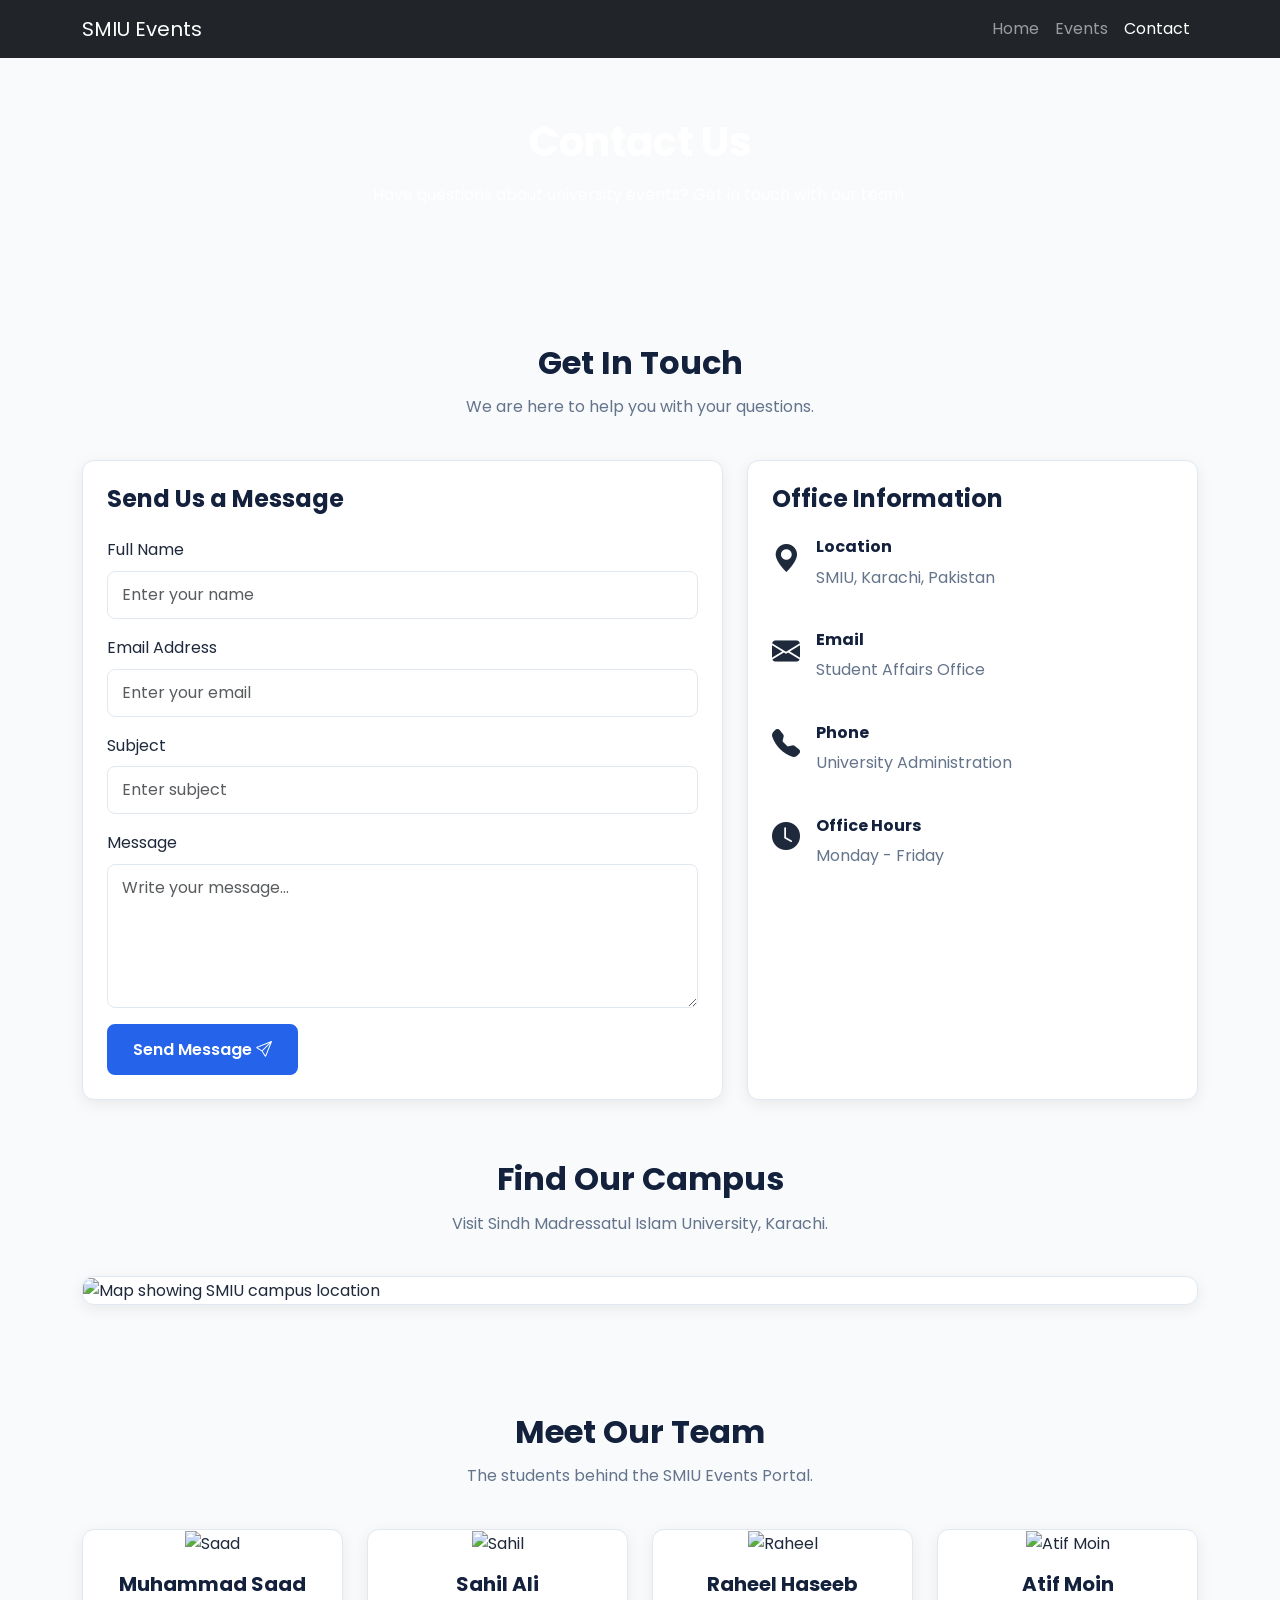
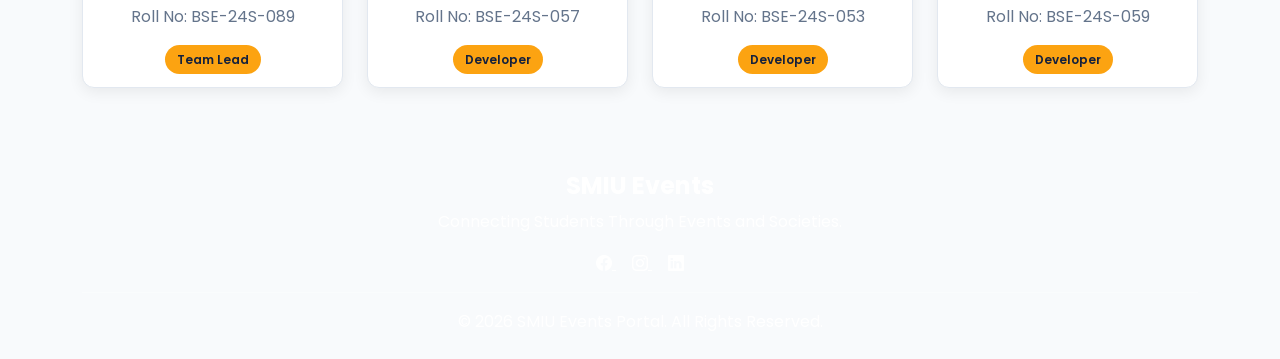
==== contact.html @ 468a7034 "Add contact hero section" ====
<!DOCTYPE html>
<html lang="en">
<head>
    <meta charset="UTF-8">
    <meta name="viewport" content="width=device-width, initial-scale=1.0">

    <title>Contact Us | SMIU Events Portal</title>

    <!-- Bootstrap CSS -->
    <link href="https://cdn.jsdelivr.net/npm/bootstrap@5.3.3/dist/css/bootstrap.min.css" rel="stylesheet">

    <!-- Bootstrap Icons -->
    <link rel="stylesheet" href="https://cdn.jsdelivr.net/npm/bootstrap-icons@1.11.3/font/bootstrap-icons.min.css">

    <!-- Main CSS -->
    <link rel="stylesheet" href="css/style.css">

    <!-- Contact CSS -->
    <link rel="stylesheet" href="css/contact.css">
</head>

<body>
 <nav class="navbar navbar-expand-lg navbar-dark bg-dark">
    <div class="container">
        <a class="navbar-brand" href="index.html">SMIU Events</a>

        <button class="navbar-toggler" type="button"
            data-bs-toggle="collapse"
            data-bs-target="#navbarNav">
            <span class="navbar-toggler-icon"></span>
        </button>

        <div class="collapse navbar-collapse" id="navbarNav">
            <ul class="navbar-nav ms-auto">
                <li class="nav-item">
                    <a class="nav-link" href="index.html">Home</a>
                </li>
                <li class="nav-item">
                    <a class="nav-link" href="events.html">Events</a>
                </li>
                <li class="nav-item">
                    <a class="nav-link active" href="contact.html">Contact</a>
                </li>
            </ul>
        </div>
    </div>
</nav>

 <!-- CONTACT HERO -->
<section class="section-padding text-center contact-hero">

    <div class="container">
        <h1 class="text-white fw-bold">Contact Us</h1>

        <p class="text-white mt-3">
            Have questions about university events?
            Get in touch with our team.
        </p>
    </div>

</section>
<!-- CONTACT FORM AND OFFICE DETAILS -->
<section class="section-padding">

    <div class="container">

        <div class="section-heading">
            <h2>Get In Touch</h2>
            <p>We are here to help you with your questions.</p>
        </div>

        <div class="row g-4">

            <!-- CONTACT FORM -->
<div class="col-lg-7">

    <div class="theme-card p-4 h-100">

        <h4 class="mb-4">Send Us a Message</h4>

        <form>

            <div class="mb-3">
                <label for="name" class="form-label">Full Name</label>
                <input type="text" id="name" class="form-control"
                    placeholder="Enter your name" required>
            </div>

            <div class="mb-3">
                <label for="email" class="form-label">Email Address</label>
                <input type="email" id="email" class="form-control"
                    placeholder="Enter your email" required>
            </div>

            <div class="mb-3">
                <label for="subject" class="form-label">Subject</label>
                <input type="text" id="subject" class="form-control"
                    placeholder="Enter subject" required>
            </div>

            <div class="mb-3">
                <label for="message" class="form-label">Message</label>
                <textarea id="message" class="form-control"
                    rows="5" placeholder="Write your message..."
                    required></textarea>
            </div>

            <button type="submit" class="btn-primary-custom">
                Send Message <i class="bi bi-send"></i>
            </button>

        </form>

    </div>
</div>

            <!-- OFFICE DETAILS -->
            <div class="col-lg-5">

                <div class="theme-card p-4 h-100">

                    <h4 class="mb-4">Office Information</h4>

                    <div class="d-flex gap-3 mb-4">
                        <i class="bi bi-geo-alt-fill fs-3 contact-icon"></i>
                        <div>
                            <h6>Location</h6>
                            <p>SMIU, Karachi, Pakistan</p>
                        </div>
                    </div>

                    <div class="d-flex gap-3 mb-4">
                        <i class="bi bi-envelope-fill fs-3 contact-icon"></i>
                        <div>
                            <h6>Email</h6>
                            <p>Student Affairs Office</p>
                        </div>
                    </div>

                    <div class="d-flex gap-3 mb-4">
                        <i class="bi bi-telephone-fill fs-3 contact-icon"></i>
                        <div>
                            <h6>Phone</h6>
                            <p>University Administration</p>
                        </div>
                    </div>

                    <div class="d-flex gap-3">
                        <i class="bi bi-clock-fill fs-3 contact-icon"></i>
                        <div>
                            <h6>Office Hours</h6>
                            <p>Monday - Friday</p>
                        </div>
                    </div>

                </div>

            </div>

        </div>

    </div>

</section>

<!-- MAP SECTION -->
<section class="pb-5">

    <div class="container">

        <div class="section-heading">
            <h2>Find Our Campus</h2>
            <p>Visit Sindh Madressatul Islam University, Karachi.</p>
        </div>

        <div class="theme-card">
            <img
                src="images/contact/map.jpeg"
                alt="Map showing SMIU campus location"
                class="theme-image contact-map-image">
        </div>

    </div>

</section>

<!-- MEET THE TEAM -->
<section class="section-padding">

    <div class="container">

        <div class="section-heading">
            <h2>Meet Our Team</h2>
            <p>The students behind the SMIU Events Portal.</p>
        </div>

        <div class="row g-4">

            <!-- MEMBER 1 -->
            <div class="col-12 col-sm-6 col-lg-3">
                <div class="theme-card text-center h-100">

                    <img src="images/contact/saad.jpeg"
                        class="theme-image"
                        alt="Saad">

                    <div class="p-3">
                        <h5>Muhammad Saad</h5>
                        <p>Roll No: BSE-24S-089</p>
                        <span class="theme-badge">Team Lead</span>
                    </div>

                </div>
            </div>

            <!-- MEMBER 2 -->
            <div class="col-12 col-sm-6 col-lg-3">
                <div class="theme-card text-center h-100">

                    <img src="images/contact/sahil.jpeg"
                        class="theme-image"
                        alt="Sahil">

                    <div class="p-3">
                        <h5>Sahil Ali</h5>
                        <p>Roll No: BSE-24S-057</p>
                        <span class="theme-badge">Developer</span>
                    </div>

                </div>
            </div>

            <!-- MEMBER 3 -->
            <div class="col-12 col-sm-6 col-lg-3">
                <div class="theme-card text-center h-100">

                    <img src="images/contact/raheel.jpeg"
                        class="theme-image"
                        alt="Raheel">

                    <div class="p-3">
                        <h5>Raheel Haseeb</h5>
                        <p>Roll No: BSE-24S-053</p>
                        <span class="theme-badge">Developer</span>
                    </div>

                </div>
            </div>

            <!-- MEMBER 4 -->
            <div class="col-12 col-sm-6 col-lg-3">
                <div class="theme-card text-center h-100">

                    <img src="images/contact/atif.jpeg"
                        class="theme-image"
                        alt="Atif Moin">

                    <div class="p-3">
                        <h5>Atif Moin</h5>
                        <p>Roll No: BSE-24S-059</p>
                        <span class="theme-badge">Developer</span>
                    </div>

                </div>
            </div>

        </div>

    </div>

</section>

</main>

<!-- FOOTER -->
<footer class="text-white py-4 contact-footer">

    <div class="container text-center">

        <h4 class="text-white fw-bold">
            SMIU <span class="contact-accent">Events</span>
        </h4>

        <p class="text-white">
            Connecting Students Through Events and Societies.
        </p>

        <div class="mb-3">
            <a href="#" class="text-white mx-2" aria-label="Facebook">
                <i class="bi bi-facebook"></i>
            </a>

            <a href="#" class="text-white mx-2" aria-label="Instagram">
                <i class="bi bi-instagram"></i>
            </a>

            <a href="#" class="text-white mx-2" aria-label="LinkedIn">
                <i class="bi bi-linkedin"></i>
            </a>
        </div>

        <hr>

        <p class="text-white mb-0">
            © 2026 SMIU Events Portal. All Rights Reserved.
        </p>

    </div>

</footer>

<!-- Bootstrap JS -->
<script src="https://cdn.jsdelivr.net/npm/bootstrap@5.3.3/dist/js/bootstrap.bundle.min.js"></script>

</body>
</html>
---- css/style.css ----
/* =====================================
   SMIU EVENTS PORTAL - GLOBAL THEME
===================================== */

/* 1. Google Font */
@import url('https://fonts.googleapis.com/css2?family=Poppins:wght@400;500;600;700;800&display=swap');


/* 2. CSS VARIABLES */
:root {
    /* Brand Colors */
    --primary: #14213D;
    --secondary: #2563EB;
    --accent: #FCA311;

    /* Background Colors */
    --bg-light: #F8FAFC;
    --bg-white: #FFFFFF;
    --bg-dark: #0B132B;

    /* Text Colors */
    --text-dark: #1E293B;
    --text-muted: #64748B;
    --text-light: #FFFFFF;

    /* Borders and Shadows */
    --border-color: #E2E8F0;
    --card-shadow: 0 4px 15px rgba(0,0,0,0.07);
    --hover-shadow: 0 10px 25px rgba(0,0,0,0.12);

    /* Spacing */
    --section-spacing: 60px;
    --container-spacing: 24px;

    /* Radius */
    --radius-small: 6px;
    --radius-medium: 12px;
    --radius-large: 20px;

    /* Transitions */
    --transition: all 0.3s ease;
}


/* 3. GLOBAL RESET */
* {
    box-sizing: border-box;
}

body {
    font-family: 'Poppins', sans-serif;
    background-color: var(--bg-light);
    color: var(--text-dark);
    line-height: 1.6;
}


/* 4. GLOBAL HEADINGS */
h1, h2, h3, h4, h5, h6 {
    color: var(--primary);
    font-weight: 700;
}

p {
    color: var(--text-muted);
}


/* 5. SECTION SPACING */
.section-padding {
    padding: var(--section-spacing) 0;
}

.section-heading {
    text-align: center;
    margin-bottom: 40px;
}

.section-heading h2 {
    font-weight: 700;
    margin-bottom: 12px;
}

.section-heading p {
    max-width: 650px;
    margin: auto;
}


/* 6. BUTTON THEME */
.btn-primary-custom {
    background-color: var(--secondary);
    color: var(--text-light);
    border: 2px solid var(--secondary);
    border-radius: 8px;
    padding: 11px 24px;
    font-weight: 600;
    transition: var(--transition);
}

.btn-primary-custom:hover {
    background-color: var(--primary);
    border-color: var(--primary);
    transform: translateY(-2px);
}

.btn-accent {
    background-color: var(--accent);
    color: var(--primary);
    border: 2px solid var(--accent);
    border-radius: 8px;
    padding: 11px 24px;
    font-weight: 600;
    transition: var(--transition);
}

.btn-accent:hover {
    background-color: #E69500;
    border-color: #E69500;
}


/* 7. CARD THEME */
.theme-card {
    background: var(--bg-white);
    border: 1px solid var(--border-color);
    border-radius: var(--radius-medium);
    box-shadow: var(--card-shadow);
    overflow: hidden;
    transition: var(--transition);
}

.theme-card:hover {
    transform: translateY(-5px);
    box-shadow: var(--hover-shadow);
}


/* 8. IMAGE THEME */
.theme-image {
    width: 100%;
    height: 220px;
    object-fit: cover;
}


/* 9. BADGE THEME */
.theme-badge {
    background-color: var(--accent);
    color: var(--primary);
    padding: 6px 12px;
    border-radius: 20px;
    font-size: 12px;
    font-weight: 600;
}


/* 10. FORM THEME */
.form-control,
.form-select {
    border: 1px solid var(--border-color);
    border-radius: 8px;
    padding: 11px 14px;
}

.form-control:focus,
.form-select:focus {
    border-color: var(--secondary);
    box-shadow: 0 0 0 3px rgba(37,99,235,0.12);
}


/* 11. LINKS */
a {
    transition: var(--transition);
}


/* 12. RESPONSIVE THEME */
@media (max-width: 768px) {
    :root {
        --section-spacing: 40px;
    }

    .section-heading {
        margin-bottom: 25px;
    }

    .theme-image {
        height: 190px;
    }
}

@media (max-width: 576px) {
    :root {
        --container-spacing: 16px;
    }
}


/* ===== EVENTS PAGE ===== */


        :root {
            --d-primary: var(--primary, #14213D);
            --d-secondary: var(--secondary, #2563EB);
            --d-accent: var(--accent, #FCA311);
            --d-border: var(--border-color, #E5E7EB);
        }

        .details-hero {
            background: linear-gradient(135deg, #14213D, #2563EB);
            padding: 55px 15px;
            text-align: center;
        }

        .event-banner {
            width: 100%;
            height: 400px;
            object-fit: cover;
            border-radius: 12px;
        }

        .details-card {
            background: white;
            padding: 25px;
            border-radius: 12px;
            box-shadow: var(--card-shadow, 0 4px 12px rgba(0,0,0,0.08));
        }

        .info-item {
            padding: 15px 0;
            border-bottom: 1px solid var(--d-border);
        }

        .info-item i {
            color: var(--d-secondary);
            font-size: 22px;
            margin-right: 10px;
        }

        .section-title {
            color: var(--d-primary);
            font-weight: bold;
        }

        .register-btn {
            background-color: var(--d-secondary);
            color: white;
            padding: 12px 30px;
            border-radius: 8px;
            border: 2px solid var(--d-secondary);
        }

        .register-btn:hover {
            background-color: var(--d-primary);
            border-color: var(--d-primary);
            color: white;
        }

        .accordion-button:not(.collapsed) {
            background-color: #E8F0F8;
            color: var(--d-primary);
        }

        .other-event-link {
            display: block;
            padding: 10px 14px;
            border-radius: 8px;
            text-decoration: none;
            color: var(--d-primary);
            border: 1px solid var(--d-border);
            margin-bottom: 8px;
            transition: 0.2s;
        }

        .other-event-link:hover {
            background-color: var(--d-secondary);
            border-color: var(--d-secondary);
            color: white;
        }

        .other-event-link.current {
            background-color: var(--d-accent);
            border-color: var(--d-accent);
            font-weight: bold;
        }

        @media (max-width: 576px) {
            .event-banner {
                height: 220px;
            }
        }
    


    /* ===== EVENT DETAILS PAGE ===== */

    :root {
            --d-primary: var(--primary, #14213D);
            --d-secondary: var(--secondary, #2563EB);
            --d-accent: var(--accent, #FCA311);
            --d-border: var(--border-color, #E5E7EB);
        }

        .details-hero {
            background: linear-gradient(135deg, #14213D, #2563EB);
            padding: 55px 15px;
            text-align: center;
        }

        .event-banner {
            width: 100%;
            height: 400px;
            object-fit: cover;
            border-radius: 12px;
        }

        .details-card {
            background: white;
            padding: 25px;
            border-radius: 12px;
            box-shadow: var(--card-shadow, 0 4px 12px rgba(0,0,0,0.08));
        }

        .info-item {
            padding: 15px 0;
            border-bottom: 1px solid var(--d-border);
        }

        .info-item i {
            color: var(--d-secondary);
            font-size: 22px;
            margin-right: 10px;
        }

        .section-title {
            color: var(--d-primary);
            font-weight: bold;
        }

        .register-btn {
            background-color: var(--d-secondary);
            color: white;
            padding: 12px 30px;
            border-radius: 8px;
            border: 2px solid var(--d-secondary);
        }

        .register-btn:hover {
            background-color: var(--d-primary);
            border-color: var(--d-primary);
            color: white;
        }

        .accordion-button:not(.collapsed) {
            background-color: #E8F0F8;
            color: var(--d-primary);
        }

        .other-event-link {
            display: block;
            padding: 10px 14px;
            border-radius: 8px;
            text-decoration: none;
            color: var(--d-primary);
            border: 1px solid var(--d-border);
            margin-bottom: 8px;
            transition: 0.2s;
        }

        .other-event-link:hover {
            background-color: var(--d-secondary);
            border-color: var(--d-secondary);
            color: white;
        }

        .other-event-link.current {
            background-color: var(--d-accent);
            border-color: var(--d-accent);
            font-weight: bold;
        }

        @media (max-width: 576px) {
            .event-banner {
                height: 220px;
            }
        }
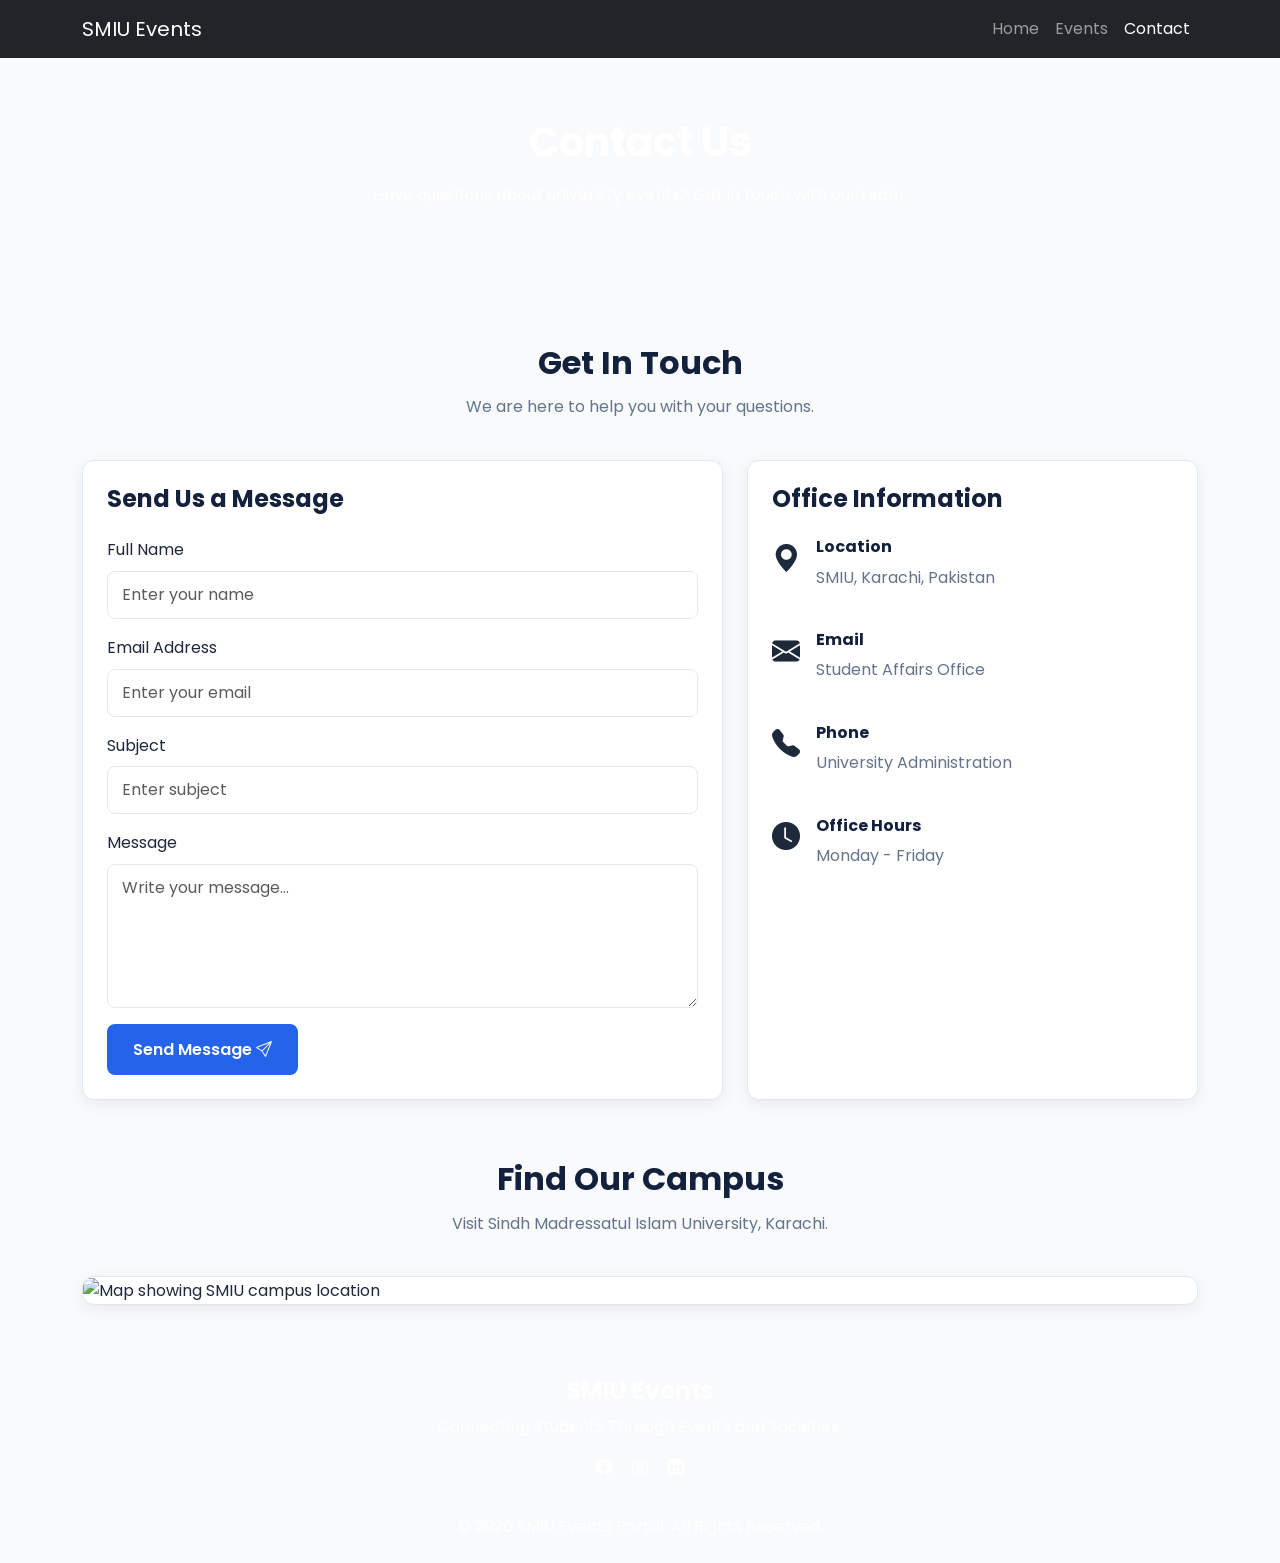
==== commit 1b6a69ea: "Add team profiles and contact page footer" ====
--- a/contact.html
+++ b/contact.html
@@ -59,7 +59,7 @@
     </div>
 
 </section>
-<!-- CONTACT FORM AND OFFICE DETAILS -->
+ <!-- CONTACT FORM AND OFFICE DETAILS -->
 <section class="section-padding">
 
     <div class="container">
@@ -72,47 +72,47 @@
         <div class="row g-4">
 
             <!-- CONTACT FORM -->
-<div class="col-lg-7">
-
-    <div class="theme-card p-4 h-100">
-
-        <h4 class="mb-4">Send Us a Message</h4>
-
-        <form>
-
-            <div class="mb-3">
-                <label for="name" class="form-label">Full Name</label>
-                <input type="text" id="name" class="form-control"
-                    placeholder="Enter your name" required>
+            <div class="col-lg-7">
+
+                <div class="theme-card p-4 h-100">
+
+                    <h4 class="mb-4">Send Us a Message</h4>
+
+                    <form>
+
+                        <div class="mb-3">
+                            <label for="name" class="form-label">Full Name</label>
+                            <input type="text" id="name" class="form-control"
+                                placeholder="Enter your name" required>
+                        </div>
+
+                        <div class="mb-3">
+                            <label for="email" class="form-label">Email Address</label>
+                            <input type="email" id="email" class="form-control"
+                                placeholder="Enter your email" required>
+                        </div>
+
+                        <div class="mb-3">
+                            <label for="subject" class="form-label">Subject</label>
+                            <input type="text" id="subject" class="form-control"
+                                placeholder="Enter subject" required>
+                        </div>
+
+                        <div class="mb-3">
+                            <label for="message" class="form-label">Message</label>
+                            <textarea id="message" class="form-control"
+                                rows="5" placeholder="Write your message..."
+                                required></textarea>
+                        </div>
+
+                        <button type="submit" class="btn-primary-custom">
+                            Send Message <i class="bi bi-send"></i>
+                        </button>
+
+                    </form>
+
+                </div>
             </div>
-
-            <div class="mb-3">
-                <label for="email" class="form-label">Email Address</label>
-                <input type="email" id="email" class="form-control"
-                    placeholder="Enter your email" required>
-            </div>
-
-            <div class="mb-3">
-                <label for="subject" class="form-label">Subject</label>
-                <input type="text" id="subject" class="form-control"
-                    placeholder="Enter subject" required>
-            </div>
-
-            <div class="mb-3">
-                <label for="message" class="form-label">Message</label>
-                <textarea id="message" class="form-control"
-                    rows="5" placeholder="Write your message..."
-                    required></textarea>
-            </div>
-
-            <button type="submit" class="btn-primary-custom">
-                Send Message <i class="bi bi-send"></i>
-            </button>
-
-        </form>
-
-    </div>
-</div>
 
             <!-- OFFICE DETAILS -->
             <div class="col-lg-5">
@@ -162,8 +162,7 @@
     </div>
 
 </section>
-
-<!-- MAP SECTION -->
+ <!-- MAP SECTION -->
 <section class="pb-5">
 
     <div class="container">
@@ -184,95 +183,7 @@
 
 </section>
 
-<!-- MEET THE TEAM -->
-<section class="section-padding">
-
-    <div class="container">
-
-        <div class="section-heading">
-            <h2>Meet Our Team</h2>
-            <p>The students behind the SMIU Events Portal.</p>
-        </div>
-
-        <div class="row g-4">
-
-            <!-- MEMBER 1 -->
-            <div class="col-12 col-sm-6 col-lg-3">
-                <div class="theme-card text-center h-100">
-
-                    <img src="images/contact/saad.jpeg"
-                        class="theme-image"
-                        alt="Saad">
-
-                    <div class="p-3">
-                        <h5>Muhammad Saad</h5>
-                        <p>Roll No: BSE-24S-089</p>
-                        <span class="theme-badge">Team Lead</span>
-                    </div>
-
-                </div>
-            </div>
-
-            <!-- MEMBER 2 -->
-            <div class="col-12 col-sm-6 col-lg-3">
-                <div class="theme-card text-center h-100">
-
-                    <img src="images/contact/sahil.jpeg"
-                        class="theme-image"
-                        alt="Sahil">
-
-                    <div class="p-3">
-                        <h5>Sahil Ali</h5>
-                        <p>Roll No: BSE-24S-057</p>
-                        <span class="theme-badge">Developer</span>
-                    </div>
-
-                </div>
-            </div>
-
-            <!-- MEMBER 3 -->
-            <div class="col-12 col-sm-6 col-lg-3">
-                <div class="theme-card text-center h-100">
-
-                    <img src="images/contact/raheel.jpeg"
-                        class="theme-image"
-                        alt="Raheel">
-
-                    <div class="p-3">
-                        <h5>Raheel Haseeb</h5>
-                        <p>Roll No: BSE-24S-053</p>
-                        <span class="theme-badge">Developer</span>
-                    </div>
-
-                </div>
-            </div>
-
-            <!-- MEMBER 4 -->
-            <div class="col-12 col-sm-6 col-lg-3">
-                <div class="theme-card text-center h-100">
-
-                    <img src="images/contact/atif.jpeg"
-                        class="theme-image"
-                        alt="Atif Moin">
-
-                    <div class="p-3">
-                        <h5>Atif Moin</h5>
-                        <p>Roll No: BSE-24S-059</p>
-                        <span class="theme-badge">Developer</span>
-                    </div>
-
-                </div>
-            </div>
-
-        </div>
-
-    </div>
-
-</section>
-
-</main>
-
-<!-- FOOTER -->
+ <!-- FOOTER -->
 <footer class="text-white py-4 contact-footer">
 
     <div class="container text-center">
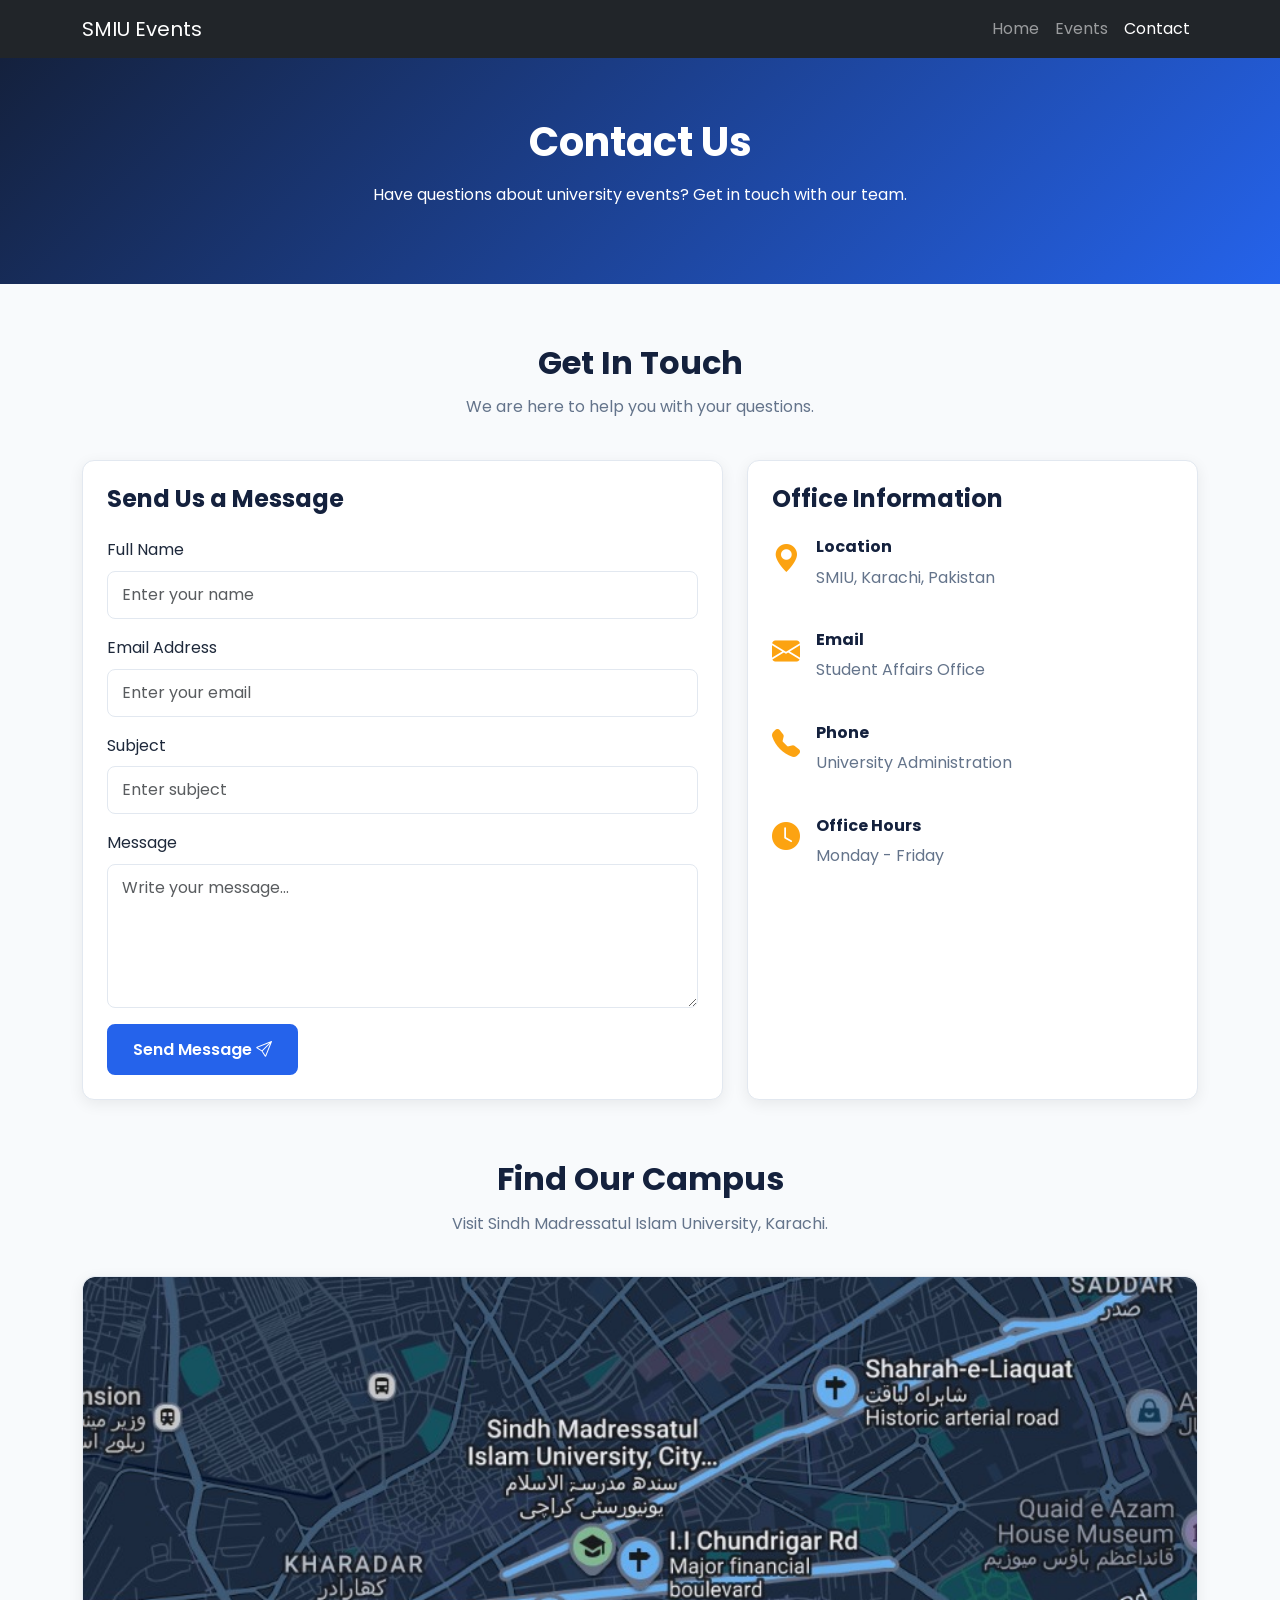
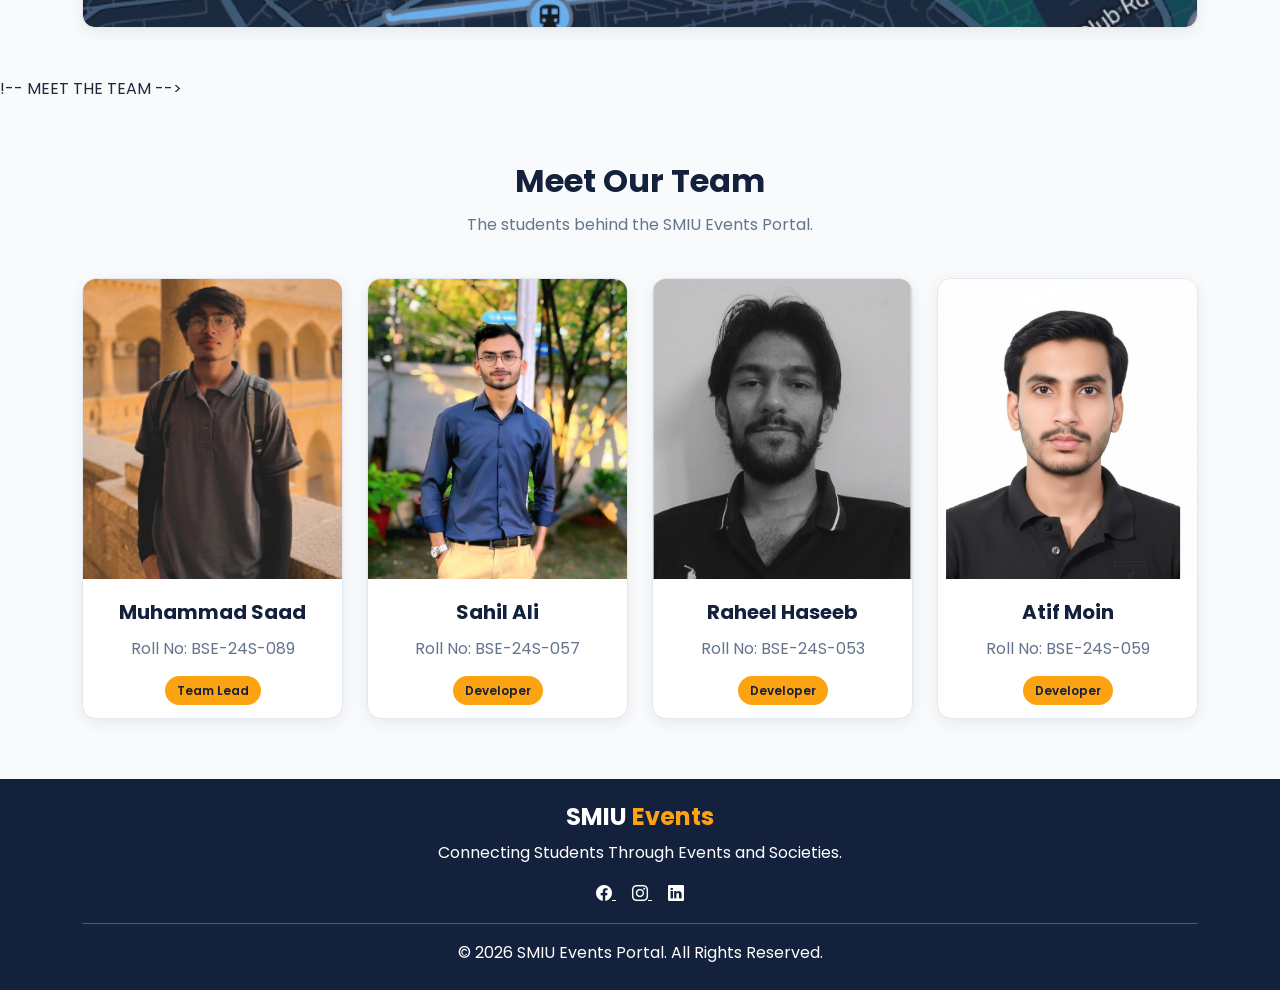
==== commit 0de1d8b6: "add styling to contact page" ====
--- a/contact.html
+++ b/contact.html
@@ -182,6 +182,91 @@
     </div>
 
 </section>
+!-- MEET THE TEAM -->
+<section class="section-padding">
+
+    <div class="container">
+
+        <div class="section-heading">
+            <h2>Meet Our Team</h2>
+            <p>The students behind the SMIU Events Portal.</p>
+        </div>
+
+        <div class="row g-4">
+
+            <!-- MEMBER 1 -->
+            <div class="col-12 col-sm-6 col-lg-3">
+                <div class="theme-card text-center h-100">
+
+                    <img src="images/contact/saad.jpeg"
+                        class="theme-image"
+                        alt="Saad">
+
+                    <div class="p-3">
+                        <h5>Muhammad Saad</h5>
+                        <p>Roll No: BSE-24S-089</p>
+                        <span class="theme-badge">Team Lead</span>
+                    </div>
+
+                </div>
+            </div>
+
+            <!-- MEMBER 2 -->
+            <div class="col-12 col-sm-6 col-lg-3">
+                <div class="theme-card text-center h-100">
+
+                    <img src="images/contact/sahil.jpeg"
+                        class="theme-image"
+                        alt="Sahil">
+
+                    <div class="p-3">
+                        <h5>Sahil Ali</h5>
+                        <p>Roll No: BSE-24S-057</p>
+                        <span class="theme-badge">Developer</span>
+                    </div>
+
+                </div>
+            </div>
+
+            <!-- MEMBER 3 -->
+            <div class="col-12 col-sm-6 col-lg-3">
+                <div class="theme-card text-center h-100">
+
+                    <img src="images/contact/raheel.jpeg"
+                        class="theme-image"
+                        alt="Raheel">
+
+                    <div class="p-3">
+                        <h5>Raheel Haseeb</h5>
+                        <p>Roll No: BSE-24S-053</p>
+                        <span class="theme-badge">Developer</span>
+                    </div>
+
+                </div>
+            </div>
+
+            <!-- MEMBER 4 -->
+            <div class="col-12 col-sm-6 col-lg-3">
+                <div class="theme-card text-center h-100">
+
+                    <img src="images/contact/atif.jpeg"
+                        class="theme-image"
+                        alt="Atif Moin">
+
+                    <div class="p-3">
+                        <h5>Atif Moin</h5>
+                        <p>Roll No: BSE-24S-059</p>
+                        <span class="theme-badge">Developer</span>
+                    </div>
+
+                </div>
+            </div>
+
+        </div>
+
+    </div>
+
+</section>
 
  <!-- FOOTER -->
 <footer class="text-white py-4 contact-footer">
--- a/css/style.css
+++ b/css/style.css
@@ -198,192 +198,112 @@
     }
 }
 
-
-/* ===== EVENTS PAGE ===== */
-
-
-        :root {
-            --d-primary: var(--primary, #14213D);
-            --d-secondary: var(--secondary, #2563EB);
-            --d-accent: var(--accent, #FCA311);
-            --d-border: var(--border-color, #E5E7EB);
-        }
-
-        .details-hero {
-            background: linear-gradient(135deg, #14213D, #2563EB);
-            padding: 55px 15px;
-            text-align: center;
-        }
-
-        .event-banner {
-            width: 100%;
-            height: 400px;
-            object-fit: cover;
-            border-radius: 12px;
-        }
-
-        .details-card {
-            background: white;
-            padding: 25px;
-            border-radius: 12px;
-            box-shadow: var(--card-shadow, 0 4px 12px rgba(0,0,0,0.08));
-        }
-
-        .info-item {
-            padding: 15px 0;
-            border-bottom: 1px solid var(--d-border);
-        }
-
-        .info-item i {
-            color: var(--d-secondary);
-            font-size: 22px;
-            margin-right: 10px;
-        }
-
-        .section-title {
-            color: var(--d-primary);
-            font-weight: bold;
-        }
-
-        .register-btn {
-            background-color: var(--d-secondary);
-            color: white;
-            padding: 12px 30px;
-            border-radius: 8px;
-            border: 2px solid var(--d-secondary);
-        }
-
-        .register-btn:hover {
-            background-color: var(--d-primary);
-            border-color: var(--d-primary);
-            color: white;
-        }
-
-        .accordion-button:not(.collapsed) {
-            background-color: #E8F0F8;
-            color: var(--d-primary);
-        }
-
-        .other-event-link {
-            display: block;
-            padding: 10px 14px;
-            border-radius: 8px;
-            text-decoration: none;
-            color: var(--d-primary);
-            border: 1px solid var(--d-border);
-            margin-bottom: 8px;
-            transition: 0.2s;
-        }
-
-        .other-event-link:hover {
-            background-color: var(--d-secondary);
-            border-color: var(--d-secondary);
-            color: white;
-        }
-
-        .other-event-link.current {
-            background-color: var(--d-accent);
-            border-color: var(--d-accent);
-            font-weight: bold;
-        }
-
-        @media (max-width: 576px) {
-            .event-banner {
-                height: 220px;
-            }
-        }
-    
-
-
-    /* ===== EVENT DETAILS PAGE ===== */
-
-    :root {
-            --d-primary: var(--primary, #14213D);
-            --d-secondary: var(--secondary, #2563EB);
-            --d-accent: var(--accent, #FCA311);
-            --d-border: var(--border-color, #E5E7EB);
-        }
-
-        .details-hero {
-            background: linear-gradient(135deg, #14213D, #2563EB);
-            padding: 55px 15px;
-            text-align: center;
-        }
-
-        .event-banner {
-            width: 100%;
-            height: 400px;
-            object-fit: cover;
-            border-radius: 12px;
-        }
-
-        .details-card {
-            background: white;
-            padding: 25px;
-            border-radius: 12px;
-            box-shadow: var(--card-shadow, 0 4px 12px rgba(0,0,0,0.08));
-        }
-
-        .info-item {
-            padding: 15px 0;
-            border-bottom: 1px solid var(--d-border);
-        }
-
-        .info-item i {
-            color: var(--d-secondary);
-            font-size: 22px;
-            margin-right: 10px;
-        }
-
-        .section-title {
-            color: var(--d-primary);
-            font-weight: bold;
-        }
-
-        .register-btn {
-            background-color: var(--d-secondary);
-            color: white;
-            padding: 12px 30px;
-            border-radius: 8px;
-            border: 2px solid var(--d-secondary);
-        }
-
-        .register-btn:hover {
-            background-color: var(--d-primary);
-            border-color: var(--d-primary);
-            color: white;
-        }
-
-        .accordion-button:not(.collapsed) {
-            background-color: #E8F0F8;
-            color: var(--d-primary);
-        }
-
-        .other-event-link {
-            display: block;
-            padding: 10px 14px;
-            border-radius: 8px;
-            text-decoration: none;
-            color: var(--d-primary);
-            border: 1px solid var(--d-border);
-            margin-bottom: 8px;
-            transition: 0.2s;
-        }
-
-        .other-event-link:hover {
-            background-color: var(--d-secondary);
-            border-color: var(--d-secondary);
-            color: white;
-        }
-
-        .other-event-link.current {
-            background-color: var(--d-accent);
-            border-color: var(--d-accent);
-            font-weight: bold;
-        }
-
-        @media (max-width: 576px) {
-            .event-banner {
-                height: 220px;
-            }
-        }+ 
+ /* ==========================================
+   SMIU EVENTS PORTAL - CONTACT PAGE CSS
+========================================== */
+
+/* NAVBAR */
+.contact-navbar {
+    background-color: var(--primary);
+}
+
+/* FOOTER */
+.contact-footer {
+    background-color: var(--primary);
+}
+
+/* ACCENT COLOR */
+.contact-accent,
+.contact-icon {
+    color: var(--accent);
+}
+
+/* CONTACT HERO SECTION */
+.contact-hero {
+    background: linear-gradient(135deg, #14213D, #2563EB);
+}
+
+/* CONTACT SECTION */
+.section-padding {
+    padding-top: 60px;
+    padding-bottom: 60px;
+}
+
+/* ==========================================
+   TEAM CARDS
+   (HTML uses .theme-card / .theme-image, so the
+   selectors below target those inside the team
+   columns: .col-lg-3)
+========================================== */
+
+.col-lg-3 > .theme-card {
+    overflow: hidden;
+    border-radius: 14px;
+    height: 100%;
+    transition: transform 0.3s ease, box-shadow 0.3s ease;
+}
+
+.col-lg-3 > .theme-card:hover {
+    transform: translateY(-6px);
+    box-shadow: 0 10px 25px rgba(0, 0, 0, 0.12);
+}
+
+/* TEAM MEMBER IMAGE: same size for every photo, face stays visible */
+.col-lg-3 > .theme-card .theme-image {
+    width: 100%;
+    height: 300px;
+    display: block;
+    object-fit: cover;
+    object-position: center 15%;
+    border-radius: 0;
+}
+
+/* TEAM MEMBER TEXT */
+.col-lg-3 > .theme-card h5 {
+    font-weight: 700;
+    margin-top: 5px;
+    margin-bottom: 12px;
+}
+
+.col-lg-3 > .theme-card p {
+    margin-bottom: 15px;
+}
+
+/* MAP IMAGE */
+.contact-map-image {
+    width: 100%;
+    height: 350px;
+    display: block;
+    object-fit: cover;
+    border-radius: 12px;
+}
+
+/* CONTACT ICONS */
+.contact-icon {
+    flex-shrink: 0;
+}
+
+/* ==========================================
+   MOBILE RESPONSIVE
+========================================== */
+
+@media (max-width: 576px) {
+
+    .section-padding {
+        padding-top: 40px;
+        padding-bottom: 40px;
+    }
+
+    .col-lg-3 > .theme-card .theme-image {
+        height: 320px;
+        object-position: center 15%;
+    }
+
+    .contact-map-image {
+        height: 240px;
+    }
+
+}
+
+ 
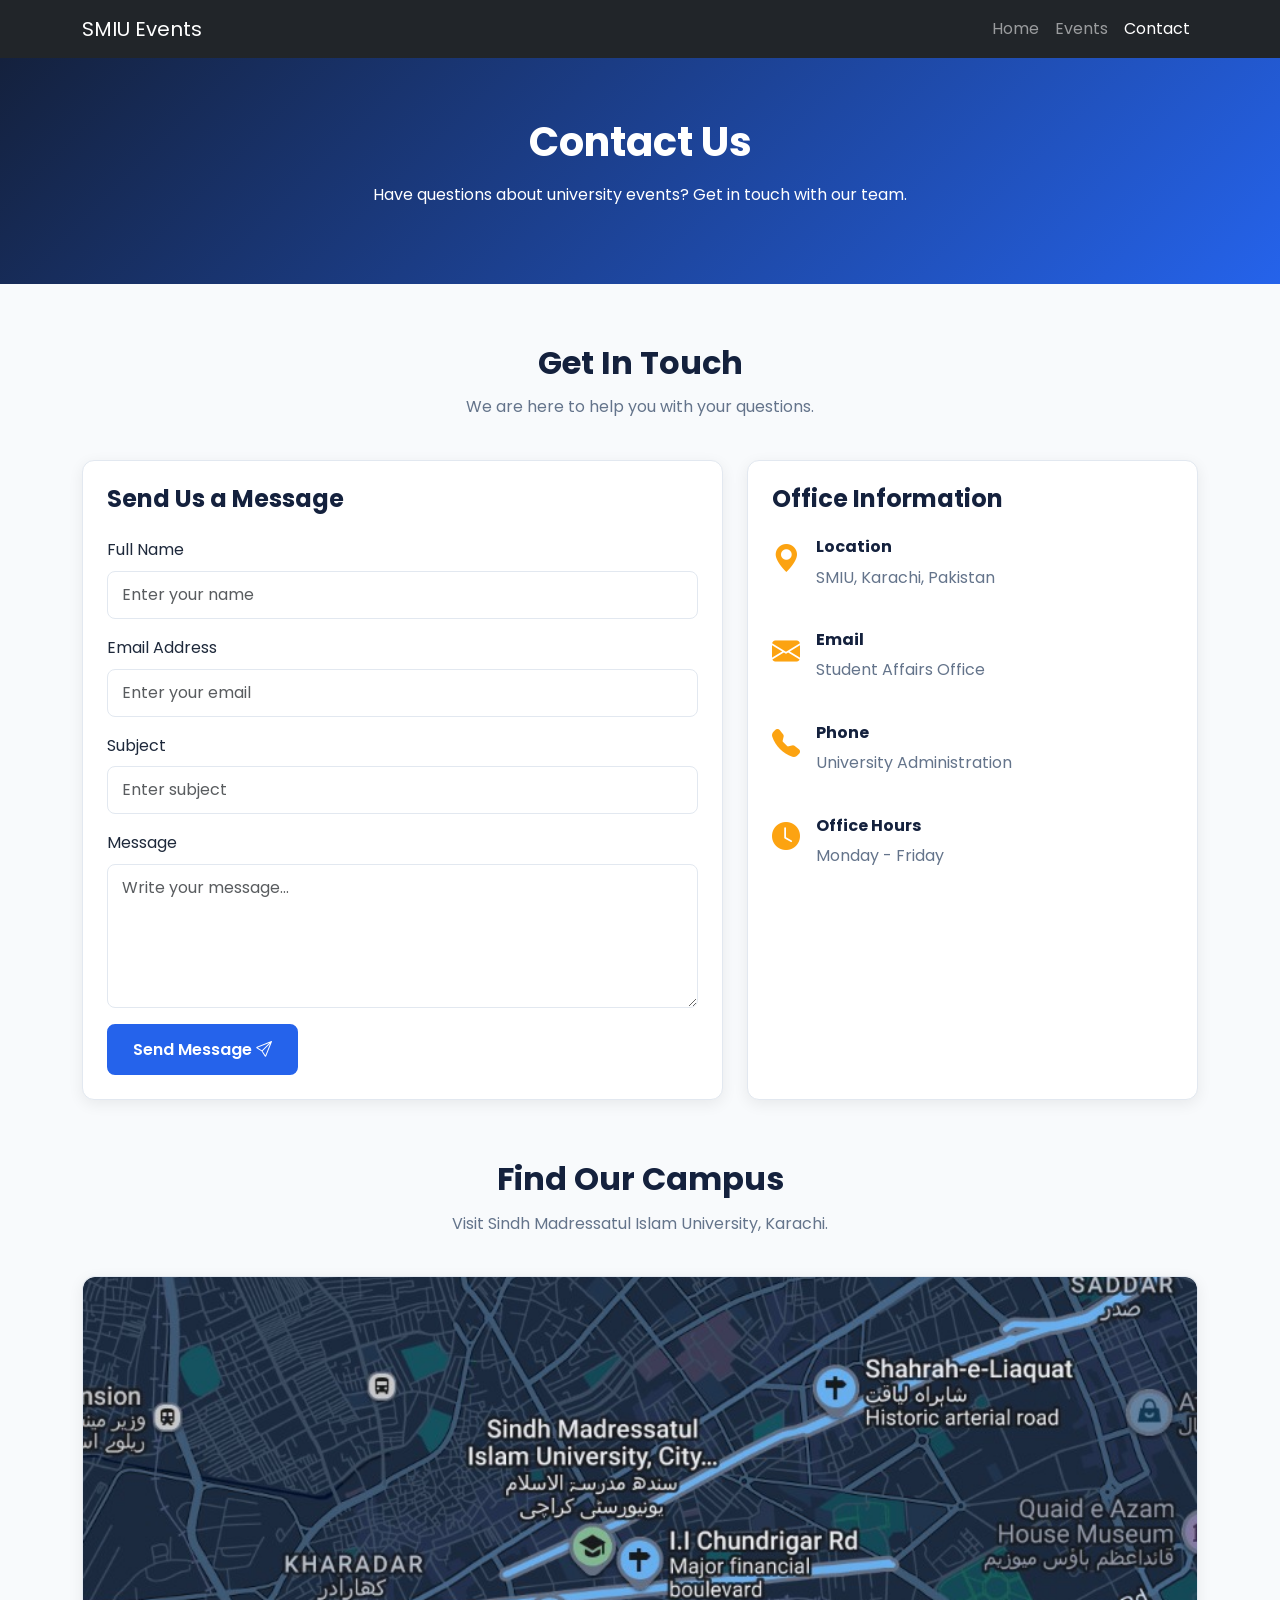
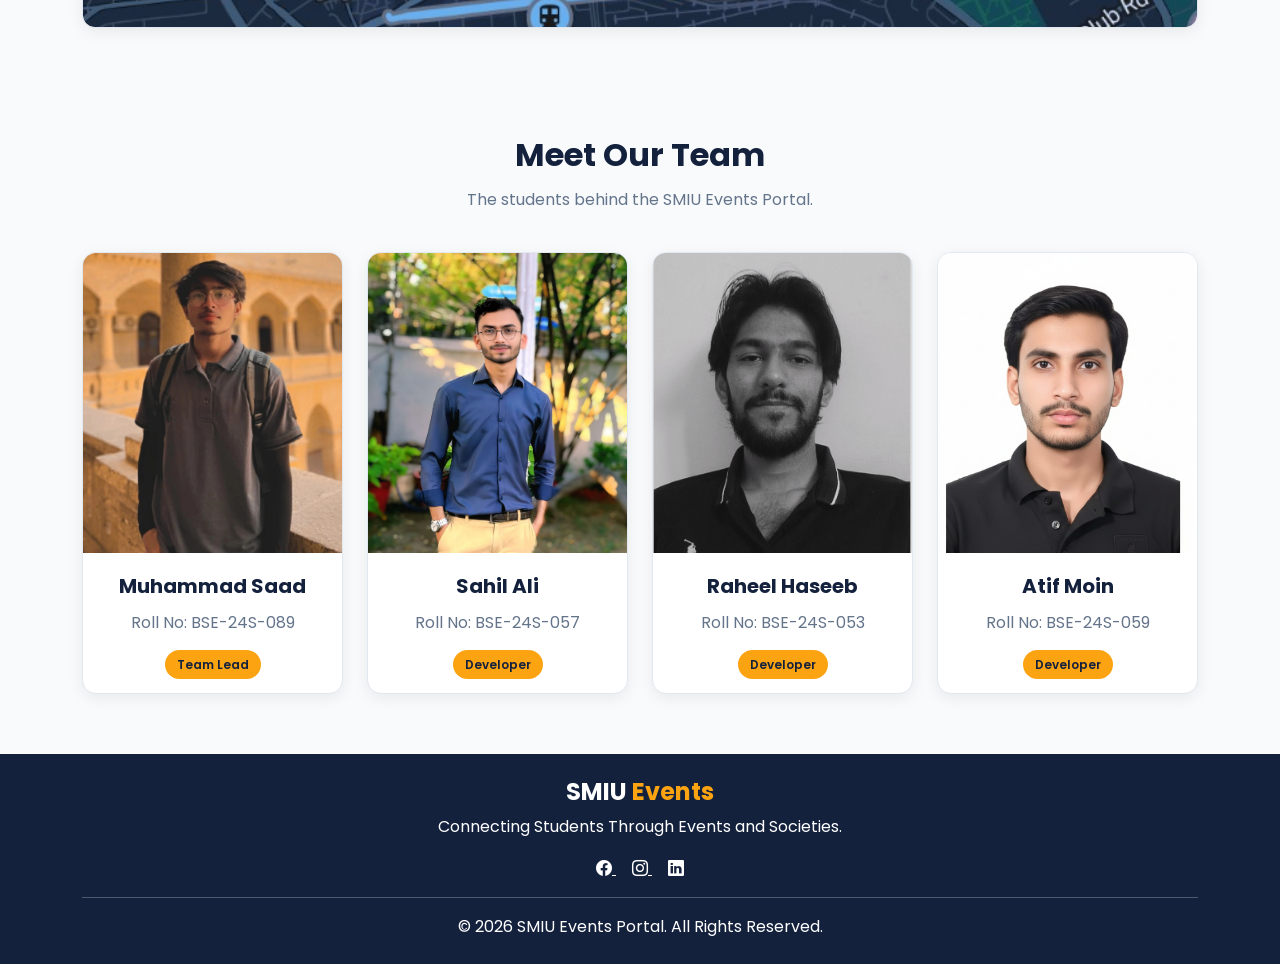
==== commit dbc137fd: "correct the structure of the file" ====
--- a/contact.html
+++ b/contact.html
@@ -1,4 +1,5 @@
- <!DOCTYPE html>
+ 
+<!DOCTYPE html>
 <html lang="en">
 <head>
     <meta charset="UTF-8">
@@ -20,293 +21,305 @@
 </head>
 
 <body>
- <nav class="navbar navbar-expand-lg navbar-dark bg-dark">
-    <div class="container">
-        <a class="navbar-brand" href="index.html">SMIU Events</a>
-
-        <button class="navbar-toggler" type="button"
-            data-bs-toggle="collapse"
-            data-bs-target="#navbarNav">
-            <span class="navbar-toggler-icon"></span>
-        </button>
-
-        <div class="collapse navbar-collapse" id="navbarNav">
-            <ul class="navbar-nav ms-auto">
-                <li class="nav-item">
-                    <a class="nav-link" href="index.html">Home</a>
-                </li>
-                <li class="nav-item">
-                    <a class="nav-link" href="events.html">Events</a>
-                </li>
-                <li class="nav-item">
-                    <a class="nav-link active" href="contact.html">Contact</a>
-                </li>
-            </ul>
+
+    <!-- NAVBAR -->
+    <nav class="navbar navbar-expand-lg navbar-dark bg-dark">
+        <div class="container">
+            <a class="navbar-brand" href="index.html">SMIU Events</a>
+
+            <button class="navbar-toggler" type="button"
+                data-bs-toggle="collapse"
+                data-bs-target="#navbarNav"
+                aria-controls="navbarNav"
+                aria-expanded="false"
+                aria-label="Toggle navigation">
+                <span class="navbar-toggler-icon"></span>
+            </button>
+
+            <div class="collapse navbar-collapse" id="navbarNav">
+                <ul class="navbar-nav ms-auto">
+                    <li class="nav-item">
+                        <a class="nav-link" href="index.html">Home</a>
+                    </li>
+                    <li class="nav-item">
+                        <a class="nav-link" href="events.html">Events</a>
+                    </li>
+                    <li class="nav-item">
+                        <a class="nav-link active" href="contact.html">Contact</a>
+                    </li>
+                </ul>
+            </div>
         </div>
-    </div>
-</nav>
-
- <!-- CONTACT HERO -->
-<section class="section-padding text-center contact-hero">
-
-    <div class="container">
-        <h1 class="text-white fw-bold">Contact Us</h1>
-
-        <p class="text-white mt-3">
-            Have questions about university events?
-            Get in touch with our team.
-        </p>
-    </div>
-
-</section>
- <!-- CONTACT FORM AND OFFICE DETAILS -->
-<section class="section-padding">
-
-    <div class="container">
-
-        <div class="section-heading">
-            <h2>Get In Touch</h2>
-            <p>We are here to help you with your questions.</p>
+    </nav>
+
+    <main>
+
+        <!-- CONTACT HERO -->
+        <section class="section-padding text-center contact-hero">
+
+            <div class="container">
+                <h1 class="text-white fw-bold">Contact Us</h1>
+
+                <p class="text-white mt-3">
+                    Have questions about university events?
+                    Get in touch with our team.
+                </p>
+            </div>
+
+        </section>
+
+        <!-- CONTACT FORM AND OFFICE DETAILS -->
+        <section class="section-padding">
+
+            <div class="container">
+
+                <div class="section-heading">
+                    <h2>Get In Touch</h2>
+                    <p>We are here to help you with your questions.</p>
+                </div>
+
+                <div class="row g-4">
+
+                    <!-- CONTACT FORM -->
+                    <div class="col-lg-7">
+
+                        <div class="theme-card p-4 h-100">
+
+                            <h4 class="mb-4">Send Us a Message</h4>
+
+                            <form>
+
+                                <div class="mb-3">
+                                    <label for="name" class="form-label">Full Name</label>
+                                    <input type="text" id="name" name="name" class="form-control"
+                                        placeholder="Enter your name" required>
+                                </div>
+
+                                <div class="mb-3">
+                                    <label for="email" class="form-label">Email Address</label>
+                                    <input type="email" id="email" name="email" class="form-control"
+                                        placeholder="Enter your email" required>
+                                </div>
+
+                                <div class="mb-3">
+                                    <label for="subject" class="form-label">Subject</label>
+                                    <input type="text" id="subject" name="subject" class="form-control"
+                                        placeholder="Enter subject" required>
+                                </div>
+
+                                <div class="mb-3">
+                                    <label for="message" class="form-label">Message</label>
+                                    <textarea id="message" name="message" class="form-control"
+                                        rows="5" placeholder="Write your message..."
+                                        required></textarea>
+                                </div>
+
+                                <button type="submit" class="btn-primary-custom">
+                                    Send Message <i class="bi bi-send"></i>
+                                </button>
+
+                            </form>
+
+                        </div>
+                    </div>
+
+                    <!-- OFFICE DETAILS -->
+                    <div class="col-lg-5">
+
+                        <div class="theme-card p-4 h-100">
+
+                            <h4 class="mb-4">Office Information</h4>
+
+                            <div class="d-flex gap-3 mb-4">
+                                <i class="bi bi-geo-alt-fill fs-3 contact-icon"></i>
+                                <div>
+                                    <h6>Location</h6>
+                                    <p>SMIU, Karachi, Pakistan</p>
+                                </div>
+                            </div>
+
+                            <div class="d-flex gap-3 mb-4">
+                                <i class="bi bi-envelope-fill fs-3 contact-icon"></i>
+                                <div>
+                                    <h6>Email</h6>
+                                    <p>Student Affairs Office</p>
+                                </div>
+                            </div>
+
+                            <div class="d-flex gap-3 mb-4">
+                                <i class="bi bi-telephone-fill fs-3 contact-icon"></i>
+                                <div>
+                                    <h6>Phone</h6>
+                                    <p>University Administration</p>
+                                </div>
+                            </div>
+
+                            <div class="d-flex gap-3">
+                                <i class="bi bi-clock-fill fs-3 contact-icon"></i>
+                                <div>
+                                    <h6>Office Hours</h6>
+                                    <p>Monday - Friday</p>
+                                </div>
+                            </div>
+
+                        </div>
+
+                    </div>
+
+                </div>
+
+            </div>
+
+        </section>
+
+        <!-- MAP SECTION -->
+        <section class="pb-5">
+
+            <div class="container">
+
+                <div class="section-heading">
+                    <h2>Find Our Campus</h2>
+                    <p>Visit Sindh Madressatul Islam University, Karachi.</p>
+                </div>
+
+                <div class="theme-card">
+                    <img
+                        src="images/contact/map.jpeg"
+                        alt="Map showing SMIU campus location"
+                        class="theme-image contact-map-image">
+                </div>
+
+            </div>
+
+        </section>
+
+        <!-- MEET THE TEAM -->
+        <section class="section-padding">
+
+            <div class="container">
+
+                <div class="section-heading">
+                    <h2>Meet Our Team</h2>
+                    <p>The students behind the SMIU Events Portal.</p>
+                </div>
+
+                <div class="row g-4">
+
+                    <!-- MEMBER 1 -->
+                    <div class="col-12 col-sm-6 col-lg-3">
+                        <div class="theme-card text-center h-100">
+
+                            <img src="images/contact/saad.jpeg"
+                                class="theme-image"
+                                alt="Saad">
+
+                            <div class="p-3">
+                                <h5>Muhammad Saad</h5>
+                                <p>Roll No: BSE-24S-089</p>
+                                <span class="theme-badge">Team Lead</span>
+                            </div>
+
+                        </div>
+                    </div>
+
+                    <!-- MEMBER 2 -->
+                    <div class="col-12 col-sm-6 col-lg-3">
+                        <div class="theme-card text-center h-100">
+
+                            <img src="images/contact/sahil.jpeg"
+                                class="theme-image"
+                                alt="Sahil">
+
+                            <div class="p-3">
+                                <h5>Sahil Ali</h5>
+                                <p>Roll No: BSE-24S-057</p>
+                                <span class="theme-badge">Developer</span>
+                            </div>
+
+                        </div>
+                    </div>
+
+                    <!-- MEMBER 3 -->
+                    <div class="col-12 col-sm-6 col-lg-3">
+                        <div class="theme-card text-center h-100">
+
+                            <img src="images/contact/raheel.jpeg"
+                                class="theme-image"
+                                alt="Raheel">
+
+                            <div class="p-3">
+                                <h5>Raheel Haseeb</h5>
+                                <p>Roll No: BSE-24S-053</p>
+                                <span class="theme-badge">Developer</span>
+                            </div>
+
+                        </div>
+                    </div>
+
+                    <!-- MEMBER 4 -->
+                    <div class="col-12 col-sm-6 col-lg-3">
+                        <div class="theme-card text-center h-100">
+
+                            <img src="images/contact/atif.jpeg"
+                                class="theme-image"
+                                alt="Atif Moin">
+
+                            <div class="p-3">
+                                <h5>Atif Moin</h5>
+                                <p>Roll No: BSE-24S-059</p>
+                                <span class="theme-badge">Developer</span>
+                            </div>
+
+                        </div>
+                    </div>
+
+                </div>
+
+            </div>
+
+        </section>
+
+    </main>
+
+    <!-- FOOTER -->
+    <footer class="text-white py-4 contact-footer">
+
+        <div class="container text-center">
+
+            <h4 class="text-white fw-bold">
+                SMIU <span class="contact-accent">Events</span>
+            </h4>
+
+            <p class="text-white">
+                Connecting Students Through Events and Societies.
+            </p>
+
+            <div class="mb-3">
+                <a href="#" class="text-white mx-2" aria-label="Facebook">
+                    <i class="bi bi-facebook"></i>
+                </a>
+
+                <a href="#" class="text-white mx-2" aria-label="Instagram">
+                    <i class="bi bi-instagram"></i>
+                </a>
+
+                <a href="#" class="text-white mx-2" aria-label="LinkedIn">
+                    <i class="bi bi-linkedin"></i>
+                </a>
+            </div>
+
+            <hr>
+
+            <p class="text-white mb-0">
+                © 2026 SMIU Events Portal. All Rights Reserved.
+            </p>
+
         </div>
 
-        <div class="row g-4">
-
-            <!-- CONTACT FORM -->
-            <div class="col-lg-7">
-
-                <div class="theme-card p-4 h-100">
-
-                    <h4 class="mb-4">Send Us a Message</h4>
-
-                    <form>
-
-                        <div class="mb-3">
-                            <label for="name" class="form-label">Full Name</label>
-                            <input type="text" id="name" class="form-control"
-                                placeholder="Enter your name" required>
-                        </div>
-
-                        <div class="mb-3">
-                            <label for="email" class="form-label">Email Address</label>
-                            <input type="email" id="email" class="form-control"
-                                placeholder="Enter your email" required>
-                        </div>
-
-                        <div class="mb-3">
-                            <label for="subject" class="form-label">Subject</label>
-                            <input type="text" id="subject" class="form-control"
-                                placeholder="Enter subject" required>
-                        </div>
-
-                        <div class="mb-3">
-                            <label for="message" class="form-label">Message</label>
-                            <textarea id="message" class="form-control"
-                                rows="5" placeholder="Write your message..."
-                                required></textarea>
-                        </div>
-
-                        <button type="submit" class="btn-primary-custom">
-                            Send Message <i class="bi bi-send"></i>
-                        </button>
-
-                    </form>
-
-                </div>
-            </div>
-
-            <!-- OFFICE DETAILS -->
-            <div class="col-lg-5">
-
-                <div class="theme-card p-4 h-100">
-
-                    <h4 class="mb-4">Office Information</h4>
-
-                    <div class="d-flex gap-3 mb-4">
-                        <i class="bi bi-geo-alt-fill fs-3 contact-icon"></i>
-                        <div>
-                            <h6>Location</h6>
-                            <p>SMIU, Karachi, Pakistan</p>
-                        </div>
-                    </div>
-
-                    <div class="d-flex gap-3 mb-4">
-                        <i class="bi bi-envelope-fill fs-3 contact-icon"></i>
-                        <div>
-                            <h6>Email</h6>
-                            <p>Student Affairs Office</p>
-                        </div>
-                    </div>
-
-                    <div class="d-flex gap-3 mb-4">
-                        <i class="bi bi-telephone-fill fs-3 contact-icon"></i>
-                        <div>
-                            <h6>Phone</h6>
-                            <p>University Administration</p>
-                        </div>
-                    </div>
-
-                    <div class="d-flex gap-3">
-                        <i class="bi bi-clock-fill fs-3 contact-icon"></i>
-                        <div>
-                            <h6>Office Hours</h6>
-                            <p>Monday - Friday</p>
-                        </div>
-                    </div>
-
-                </div>
-
-            </div>
-
-        </div>
-
-    </div>
-
-</section>
- <!-- MAP SECTION -->
-<section class="pb-5">
-
-    <div class="container">
-
-        <div class="section-heading">
-            <h2>Find Our Campus</h2>
-            <p>Visit Sindh Madressatul Islam University, Karachi.</p>
-        </div>
-
-        <div class="theme-card">
-            <img
-                src="images/contact/map.jpeg"
-                alt="Map showing SMIU campus location"
-                class="theme-image contact-map-image">
-        </div>
-
-    </div>
-
-</section>
-!-- MEET THE TEAM -->
-<section class="section-padding">
-
-    <div class="container">
-
-        <div class="section-heading">
-            <h2>Meet Our Team</h2>
-            <p>The students behind the SMIU Events Portal.</p>
-        </div>
-
-        <div class="row g-4">
-
-            <!-- MEMBER 1 -->
-            <div class="col-12 col-sm-6 col-lg-3">
-                <div class="theme-card text-center h-100">
-
-                    <img src="images/contact/saad.jpeg"
-                        class="theme-image"
-                        alt="Saad">
-
-                    <div class="p-3">
-                        <h5>Muhammad Saad</h5>
-                        <p>Roll No: BSE-24S-089</p>
-                        <span class="theme-badge">Team Lead</span>
-                    </div>
-
-                </div>
-            </div>
-
-            <!-- MEMBER 2 -->
-            <div class="col-12 col-sm-6 col-lg-3">
-                <div class="theme-card text-center h-100">
-
-                    <img src="images/contact/sahil.jpeg"
-                        class="theme-image"
-                        alt="Sahil">
-
-                    <div class="p-3">
-                        <h5>Sahil Ali</h5>
-                        <p>Roll No: BSE-24S-057</p>
-                        <span class="theme-badge">Developer</span>
-                    </div>
-
-                </div>
-            </div>
-
-            <!-- MEMBER 3 -->
-            <div class="col-12 col-sm-6 col-lg-3">
-                <div class="theme-card text-center h-100">
-
-                    <img src="images/contact/raheel.jpeg"
-                        class="theme-image"
-                        alt="Raheel">
-
-                    <div class="p-3">
-                        <h5>Raheel Haseeb</h5>
-                        <p>Roll No: BSE-24S-053</p>
-                        <span class="theme-badge">Developer</span>
-                    </div>
-
-                </div>
-            </div>
-
-            <!-- MEMBER 4 -->
-            <div class="col-12 col-sm-6 col-lg-3">
-                <div class="theme-card text-center h-100">
-
-                    <img src="images/contact/atif.jpeg"
-                        class="theme-image"
-                        alt="Atif Moin">
-
-                    <div class="p-3">
-                        <h5>Atif Moin</h5>
-                        <p>Roll No: BSE-24S-059</p>
-                        <span class="theme-badge">Developer</span>
-                    </div>
-
-                </div>
-            </div>
-
-        </div>
-
-    </div>
-
-</section>
-
- <!-- FOOTER -->
-<footer class="text-white py-4 contact-footer">
-
-    <div class="container text-center">
-
-        <h4 class="text-white fw-bold">
-            SMIU <span class="contact-accent">Events</span>
-        </h4>
-
-        <p class="text-white">
-            Connecting Students Through Events and Societies.
-        </p>
-
-        <div class="mb-3">
-            <a href="#" class="text-white mx-2" aria-label="Facebook">
-                <i class="bi bi-facebook"></i>
-            </a>
-
-            <a href="#" class="text-white mx-2" aria-label="Instagram">
-                <i class="bi bi-instagram"></i>
-            </a>
-
-            <a href="#" class="text-white mx-2" aria-label="LinkedIn">
-                <i class="bi bi-linkedin"></i>
-            </a>
-        </div>
-
-        <hr>
-
-        <p class="text-white mb-0">
-            © 2026 SMIU Events Portal. All Rights Reserved.
-        </p>
-
-    </div>
-
-</footer>
-
-<!-- Bootstrap JS -->
-<script src="https://cdn.jsdelivr.net/npm/bootstrap@5.3.3/dist/js/bootstrap.bundle.min.js"></script>
+    </footer>
+
+    <!-- Bootstrap JS -->
+    <script src="https://cdn.jsdelivr.net/npm/bootstrap@5.3.3/dist/js/bootstrap.bundle.min.js"></script>
 
 </body>
-</html>+</html>
